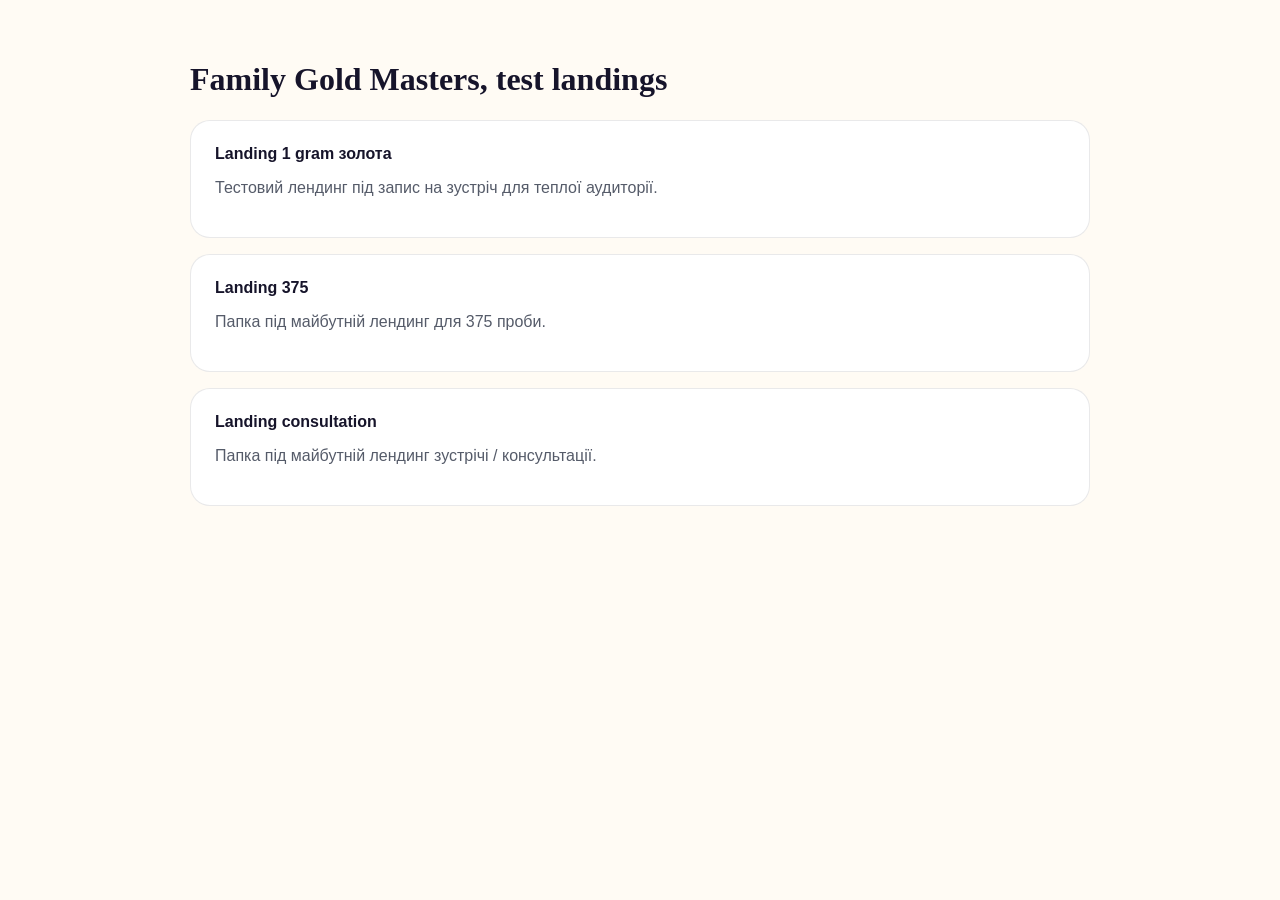
==== index.html @ 9cec1a96 "Add test landing and GitHub Pages workflow" ====
<!DOCTYPE html>
<html lang="uk">
<head>
  <meta charset="UTF-8" />
  <meta name="viewport" content="width=device-width, initial-scale=1.0" />
  <title>FGM Landings</title>
  <style>
    body{font-family:Inter,Arial,sans-serif;background:#FFFBF4;color:#272936;margin:0;padding:40px}
    .wrap{max-width:900px;margin:0 auto}
    h1{font-family:Georgia,serif;color:#16142A}
    .card{background:#fff;border:1px solid rgba(39,41,54,.1);border-radius:20px;padding:24px;margin:16px 0}
    a{color:#16142A;text-decoration:none;font-weight:600}
    p{color:#555b69}
  </style>
</head>
<body>
  <div class="wrap">
    <h1>Family Gold Masters, test landings</h1>
    <div class="card">
      <a href="./landing-1gram/">Landing 1 gram золота</a>
      <p>Тестовий лендинг під запис на зустріч для теплої аудиторії.</p>
    </div>
    <div class="card">
      <a href="./landing-375/">Landing 375</a>
      <p>Папка під майбутній лендинг для 375 проби.</p>
    </div>
    <div class="card">
      <a href="./landing-consultation/">Landing consultation</a>
      <p>Папка під майбутній лендинг зустрічі / консультації.</p>
    </div>
  </div>
</body>
</html>
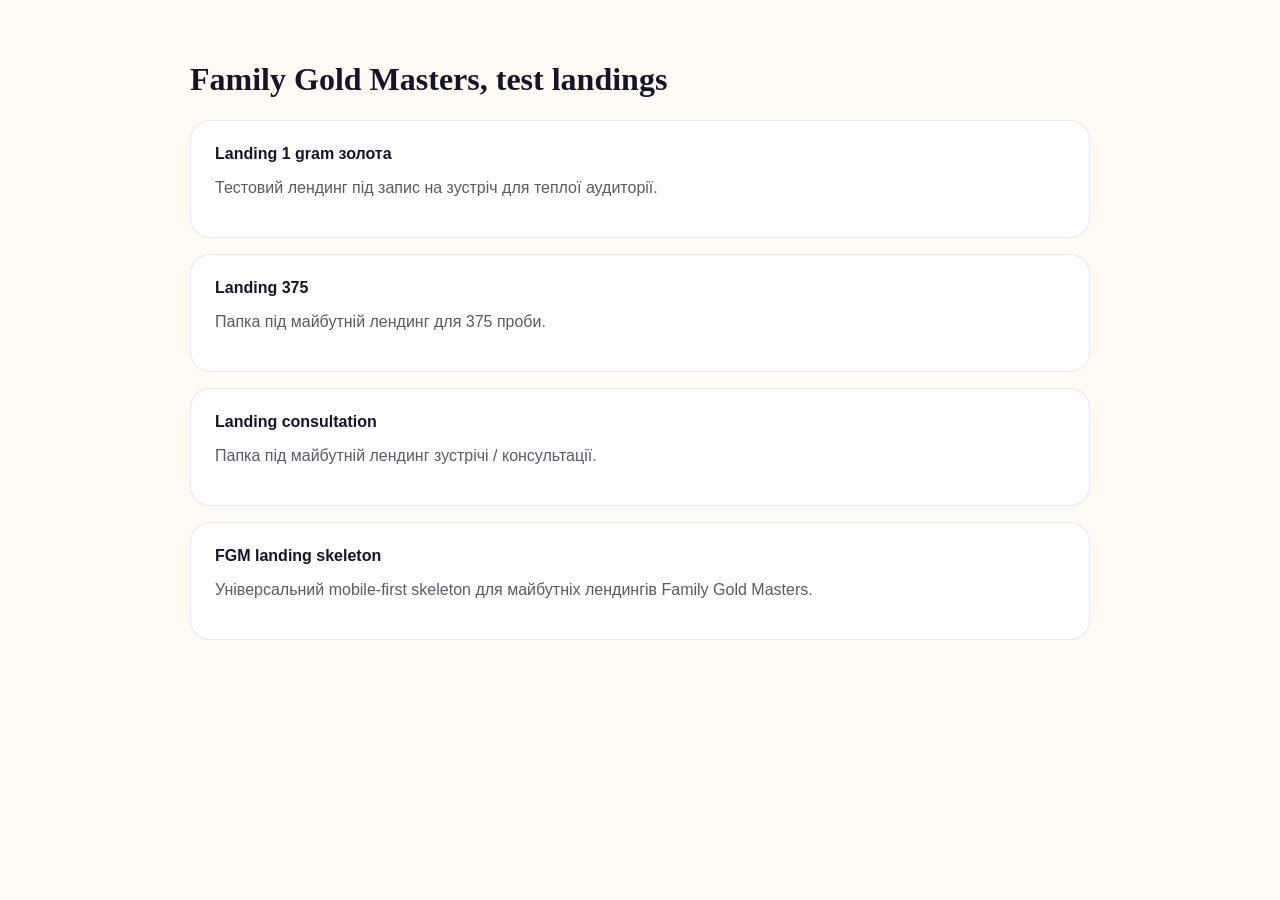
==== commit 7976b1ab: "feat: add fgm landing skeleton preview" ====
--- a/index.html
+++ b/index.html
@@ -28,6 +28,10 @@
       <a href="./landing-consultation/">Landing consultation</a>
       <p>Папка під майбутній лендинг зустрічі / консультації.</p>
     </div>
+    <div class="card">
+      <a href="./landing-skeleton/">FGM landing skeleton</a>
+      <p>Універсальний mobile-first skeleton для майбутніх лендингів Family Gold Masters.</p>
+    </div>
   </div>
 </body>
 </html>
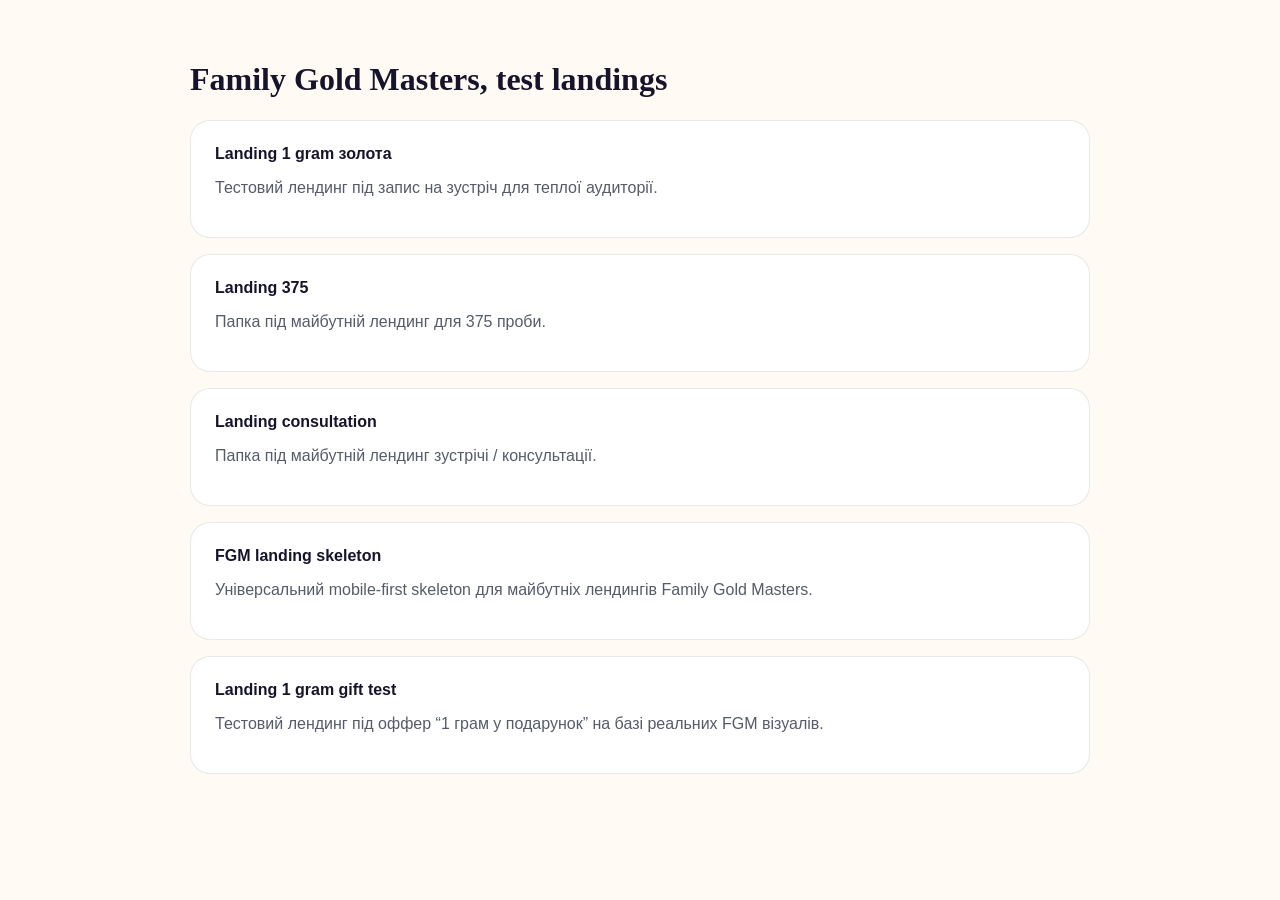
==== commit 0e8fd60e: "feat: add 1 gram gift test landing" ====
--- a/index.html
+++ b/index.html
@@ -32,6 +32,10 @@
       <a href="./landing-skeleton/">FGM landing skeleton</a>
       <p>Універсальний mobile-first skeleton для майбутніх лендингів Family Gold Masters.</p>
     </div>
+    <div class="card">
+      <a href="./landing-1gram-test/">Landing 1 gram gift test</a>
+      <p>Тестовий лендинг під оффер “1 грам у подарунок” на базі реальних FGM візуалів.</p>
+    </div>
   </div>
 </body>
 </html>
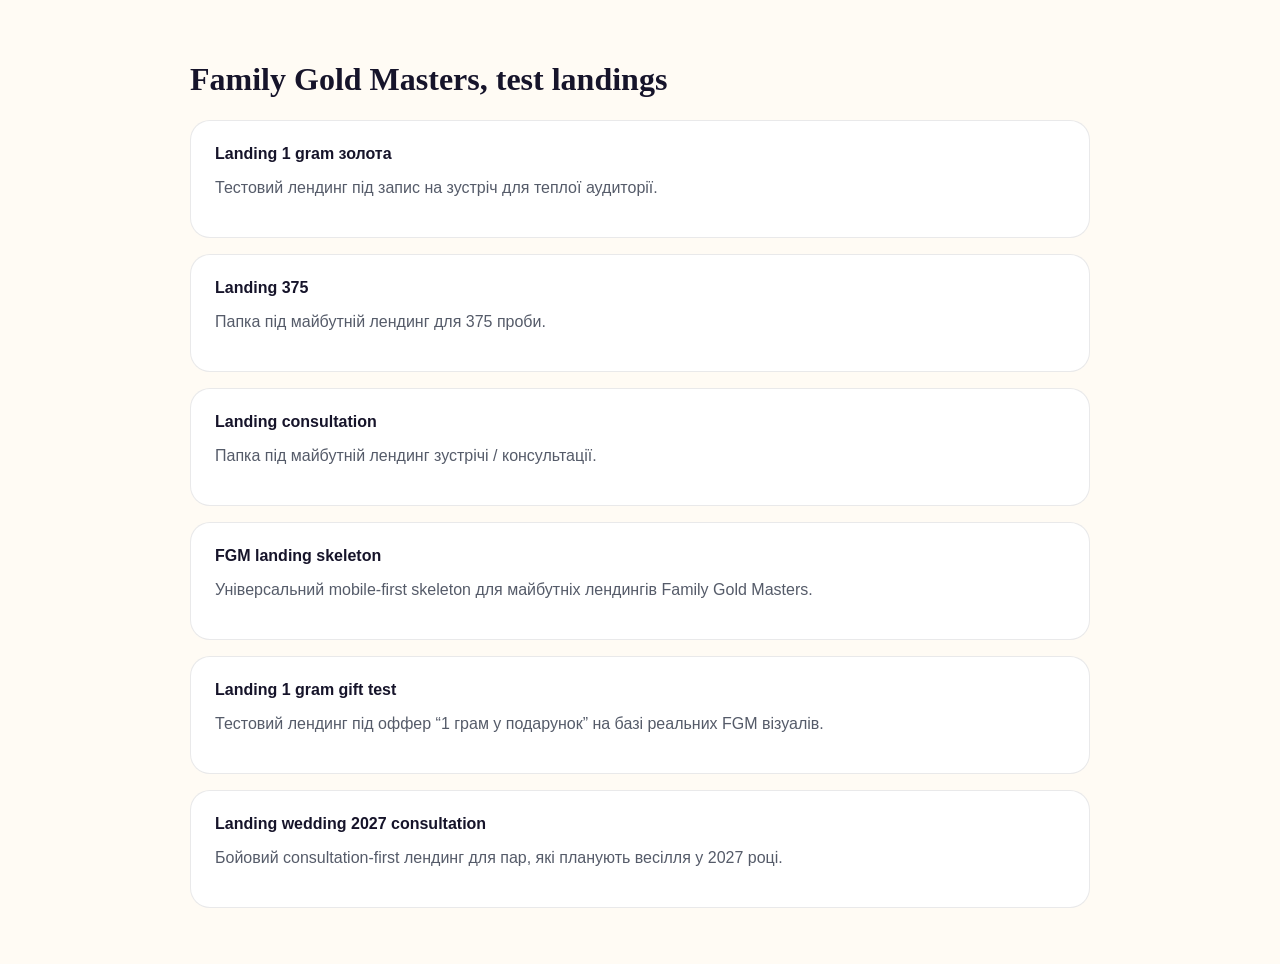
==== commit e2a8c98f: "feat: add wedding 2027 consultation landing" ====
--- a/index.html
+++ b/index.html
@@ -36,6 +36,10 @@
       <a href="./landing-1gram-test/">Landing 1 gram gift test</a>
       <p>Тестовий лендинг під оффер “1 грам у подарунок” на базі реальних FGM візуалів.</p>
     </div>
+    <div class="card">
+      <a href="./landing-wedding-2027/">Landing wedding 2027 consultation</a>
+      <p>Бойовий consultation-first лендинг для пар, які планують весілля у 2027 році.</p>
+    </div>
   </div>
 </body>
 </html>
